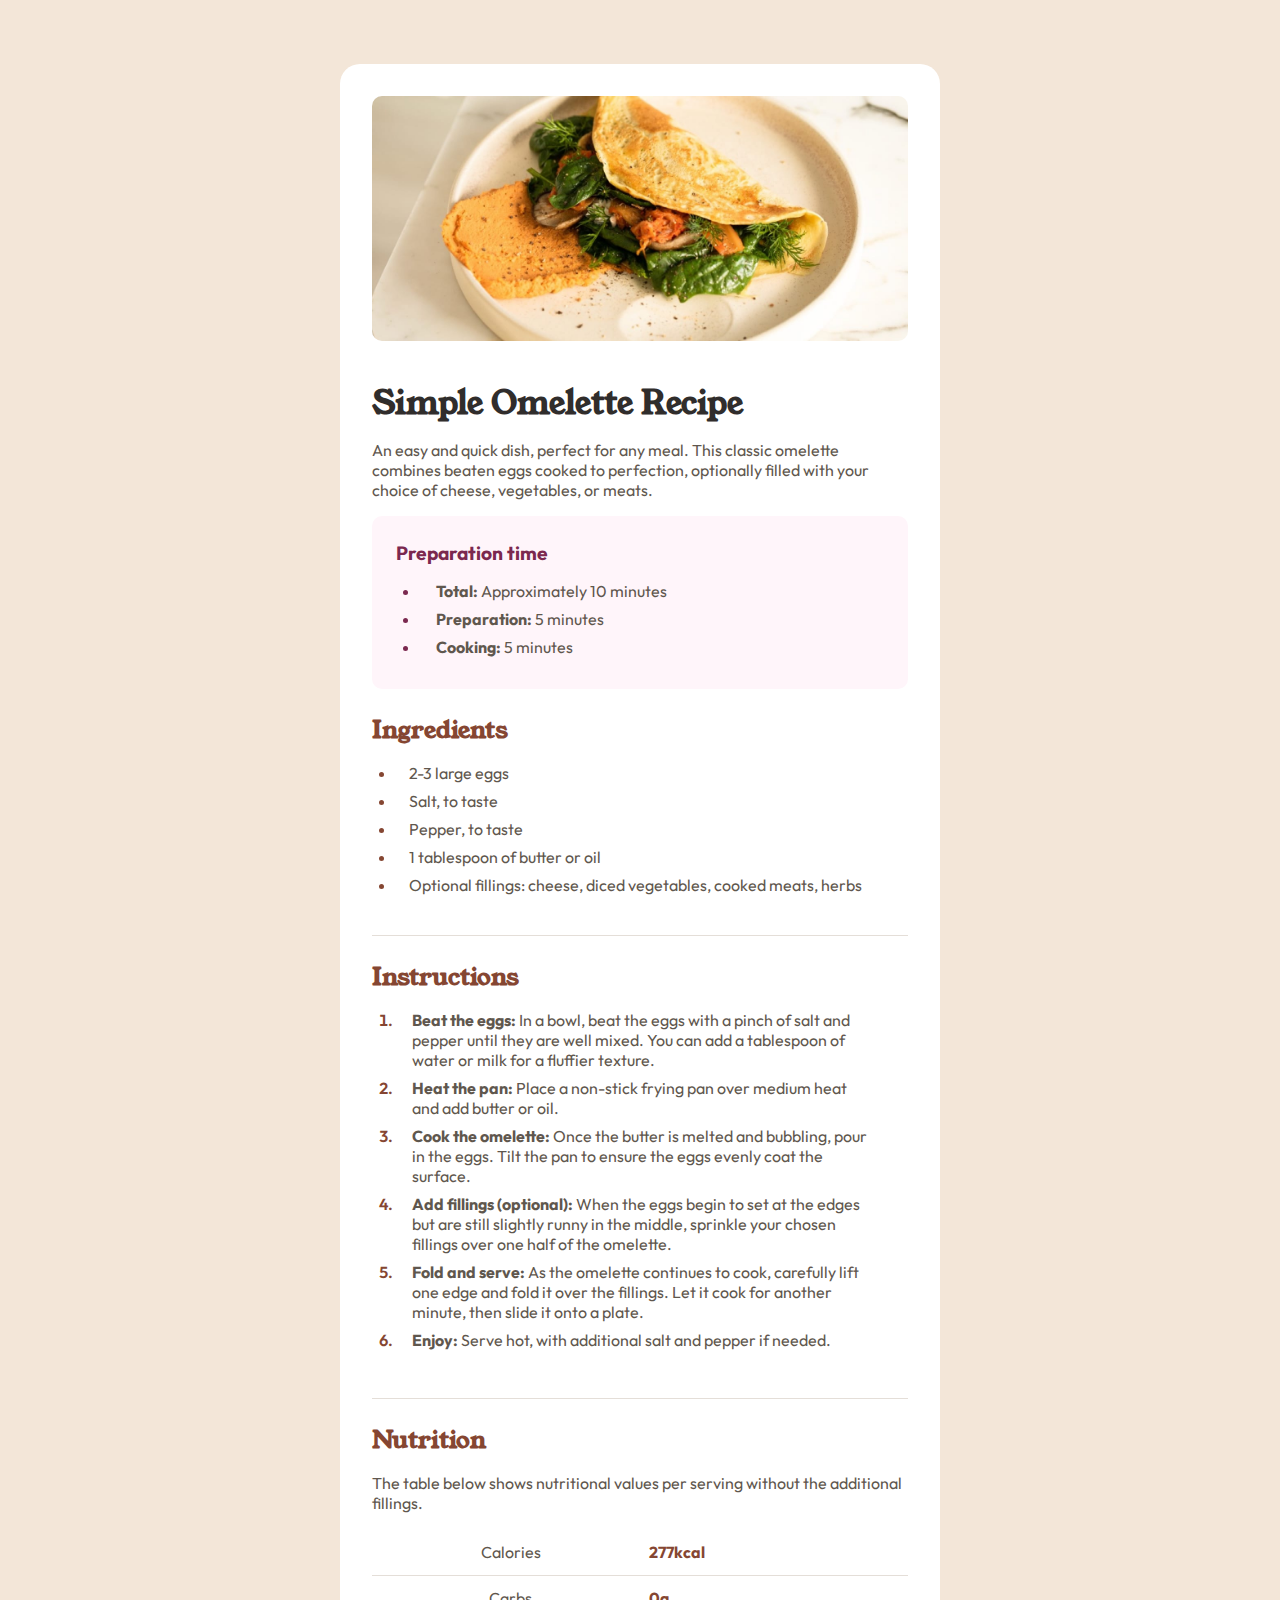
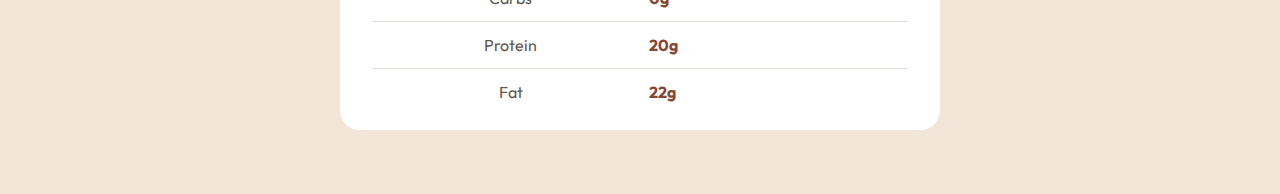
==== recipe-page/index.html @ 62d14c7b "recipe-page" ====
<!DOCTYPE html>
<html lang="en">
  <head>
    <meta charset="UTF-8" />
    <meta name="viewport" content="width=device-width, initial-scale=1.0" />
    <!-- displays site properly based on user's device -->

    <link
      rel="icon"
      type="image/png"
      sizes="32x32"
      href="/public/images/favicon-32x32.png"
    />
    <link rel="stylesheet" href="index.css" />

    <title>Frontend Mentor | Recipe page</title>
  </head>
  <body>
    <main>
      <header>
        <img src="./public/images/image-omelette.jpeg" alt="hero" />
      </header>

      <section>
        <article class="recipe-summary">
          <h1>Simple Omelette Recipe</h1>

          <p>
            An easy and quick dish, perfect for any meal. This classic omelette
            combines beaten eggs cooked to perfection, optionally filled with
            your choice of cheese, vegetables, or meats.
          </p>
        </article>

        <article class="recipe-preparation-time">
          <h1>Preparation time</h1>

          <ul>
            <li><b>Total:</b> Approximately 10 minutes</li>
            <li><b>Preparation:</b> 5 minutes</li>
            <li><b>Cooking:</b> 5 minutes</li>
          </ul>
        </article>
      </section>

      <section>
        <article class="recipe-ingredients">
          <h1>Ingredients</h1>
          <ul>
            <li>2-3 large eggs</li>
            <li>Salt, to taste</li>
            <li>Pepper, to taste</li>
            <li>1 tablespoon of butter or oil</li>
            <li>
              Optional fillings: cheese, diced vegetables, cooked meats, herbs
            </li>
          </ul>
        </article>
      </section>

      <section>
        <article class="recipe-instructions">
          <h1>Instructions</h1>

          <ol>
            <li>
              <b>Beat the eggs:</b> In a bowl, beat the eggs with a pinch of
              salt and pepper until they are well mixed. You can add a
              tablespoon of water or milk for a fluffier texture.
            </li>
            <li>
              <b>Heat the pan:</b> Place a non-stick frying pan over medium heat
              and add butter or oil.
            </li>
            <li>
              <b>Cook the omelette:</b> Once the butter is melted and bubbling,
              pour in the eggs. Tilt the pan to ensure the eggs evenly coat the
              surface.
            </li>
            <li>
              <b>Add fillings (optional):</b> When the eggs begin to set at the
              edges but are still slightly runny in the middle, sprinkle your
              chosen fillings over one half of the omelette.
            </li>
            <li>
              <b>Fold and serve:</b> As the omelette continues to cook,
              carefully lift one edge and fold it over the fillings. Let it cook
              for another minute, then slide it onto a plate.
            </li>
            <li>
              <b>Enjoy:</b> Serve hot, with additional salt and pepper if
              needed.
            </li>
          </ol>
        </article>
      </section>

      <section>
        <article class="recipe-nutrition">
          <h1>Nutrition</h1>

          <p>
            The table below shows nutritional values per serving without the
            additional fillings.
          </p>

          <table>
            <tr>
              <th>Calories</th>
              <td>277kcal</td>
            </tr>
            <tr>
              <th>Carbs</th>
              <td>0g</td>
            </tr>
            <tr>
              <th>Protein</th>
              <td>20g</td>
            </tr>
            <tr>
              <th>Fat</th>
              <td>22g</td>
            </tr>
          </table>
        </article>
      </section>
    </main>
  </body>
</html>
---- recipe-page/index.css ----
@font-face {
  font-family: "Outfit";
  src: url("/public/fonts/Outfit-VariableFont_wght.ttf");
  font-weight: 400 600 700;
}

@font-face {
  font-family: "Young Serif";
  src: url("/public/fonts/YoungSerif-Regular.ttf");
  font-weight: 400;
}

:root {
  --color-white: hsl(0, 0%, 100%);
  --color-stone-100: hsl(30, 54%, 90%);
  --color-stone-150: hsl(30, 18%, 87%);
  --color-stone-600: hsl(30, 10%, 34%);
  --color-stone-900: hsl(24, 5%, 18%);
  --color-brown-800: hsl(14, 45%, 36%);
  --color-rose-800: hsl(332, 51%, 32%);
  --color-rose-50: hsl(330, 100%, 98%);

  font-family: "Outfit", sans-serif;
  font-weight: 400;
  font-size: 16px;
  color: var(--color-stone-600);
}

body {
  margin: 0;
  padding: 0;
}

main {
  display: flex;
  flex-direction: column;
  justify-content: center;
  min-height: 100vh;
  gap: 1.5rem;
}

header img {
  width: 100%;
  height: auto;
}

section {
  padding: 0 2rem;
}

article h1 {
  margin: 0;
  font-family: "Young Serif", sans-serif;
  font-size: 1.5rem;
  color: var(--color-brown-800);
}

article ol {
  padding: 0 1rem 0 1.5rem;
}

article ul {
  display: flex;
  flex-direction: column;
  gap: 0.5rem;
  padding: 0 1.5rem;
}

article li {
  padding: 0 1rem;
  font-size: 1rem;
}

article li::marker {
  color: var(--color-brown-800);
  font-weight: 600;
}

.recipe-summary {
  padding-top: 1rem;
}

.recipe-summary h1 {
  margin: 0;
  font-size: 2rem;
  line-height: 1.2;
  color: var(--color-stone-900);
}

.recipe-summary p {
  padding: 1rem 0;
  margin: 0;
}

.recipe-preparation-time {
  border-radius: 10px;
  padding: 1rem 1.5rem;
  background-color: var(--color-rose-50);
}

.recipe-preparation-time h1 {
  margin: 0.6rem 0;
  font-family: "Outfit", sans-serif;
  font-size: 1.2rem;
  color: var(--color-rose-800);
}

.recipe-preparation-time li::marker {
  color: var(--color-rose-800);
}

.recipe-ingredients li {
  padding: 0 0.8rem;
}

.recipe-instructions {
  padding: 1.5rem 0;
  border-top: 1px solid var(--color-stone-150);
  border-bottom: 1px solid var(--color-stone-150);
}

.recipe-instructions li {
  padding-left: 1rem;
  padding-bottom: 0.5rem;
}

.recipe-instructions li:last-child {
  padding-bottom: 0.5rem;
}

.recipe-nutrition {
  padding-bottom: 1rem;
}

.recipe-nutrition table {
  border-collapse: collapse;
  width: 100%;
}

.recipe-nutrition tr {
  border-bottom: 1px solid var(--color-stone-150);
}

.recipe-nutrition tr:last-child {
  border-bottom: 0;
}

.recipe-nutrition th,
td {
  padding: 0.8rem 0;
}

.recipe-nutrition th {
  font-weight: 400;
}

.recipe-nutrition td {
  font-weight: 700;
  color: var(--color-brown-800);
}

@media screen and (min-width: 376px) {
  body {
    display: flex;
    justify-content: center;
    background-color: var(--color-stone-100);
    padding: 4rem;
  }

  main {
    width: 600px;
    height: auto;
    background-color: var(--color-white);
    border-radius: 20px;
  }

  header {
    padding: 2rem;
    padding-bottom: 0;
  }

  header img {
    border-radius: 10px;
  }
}
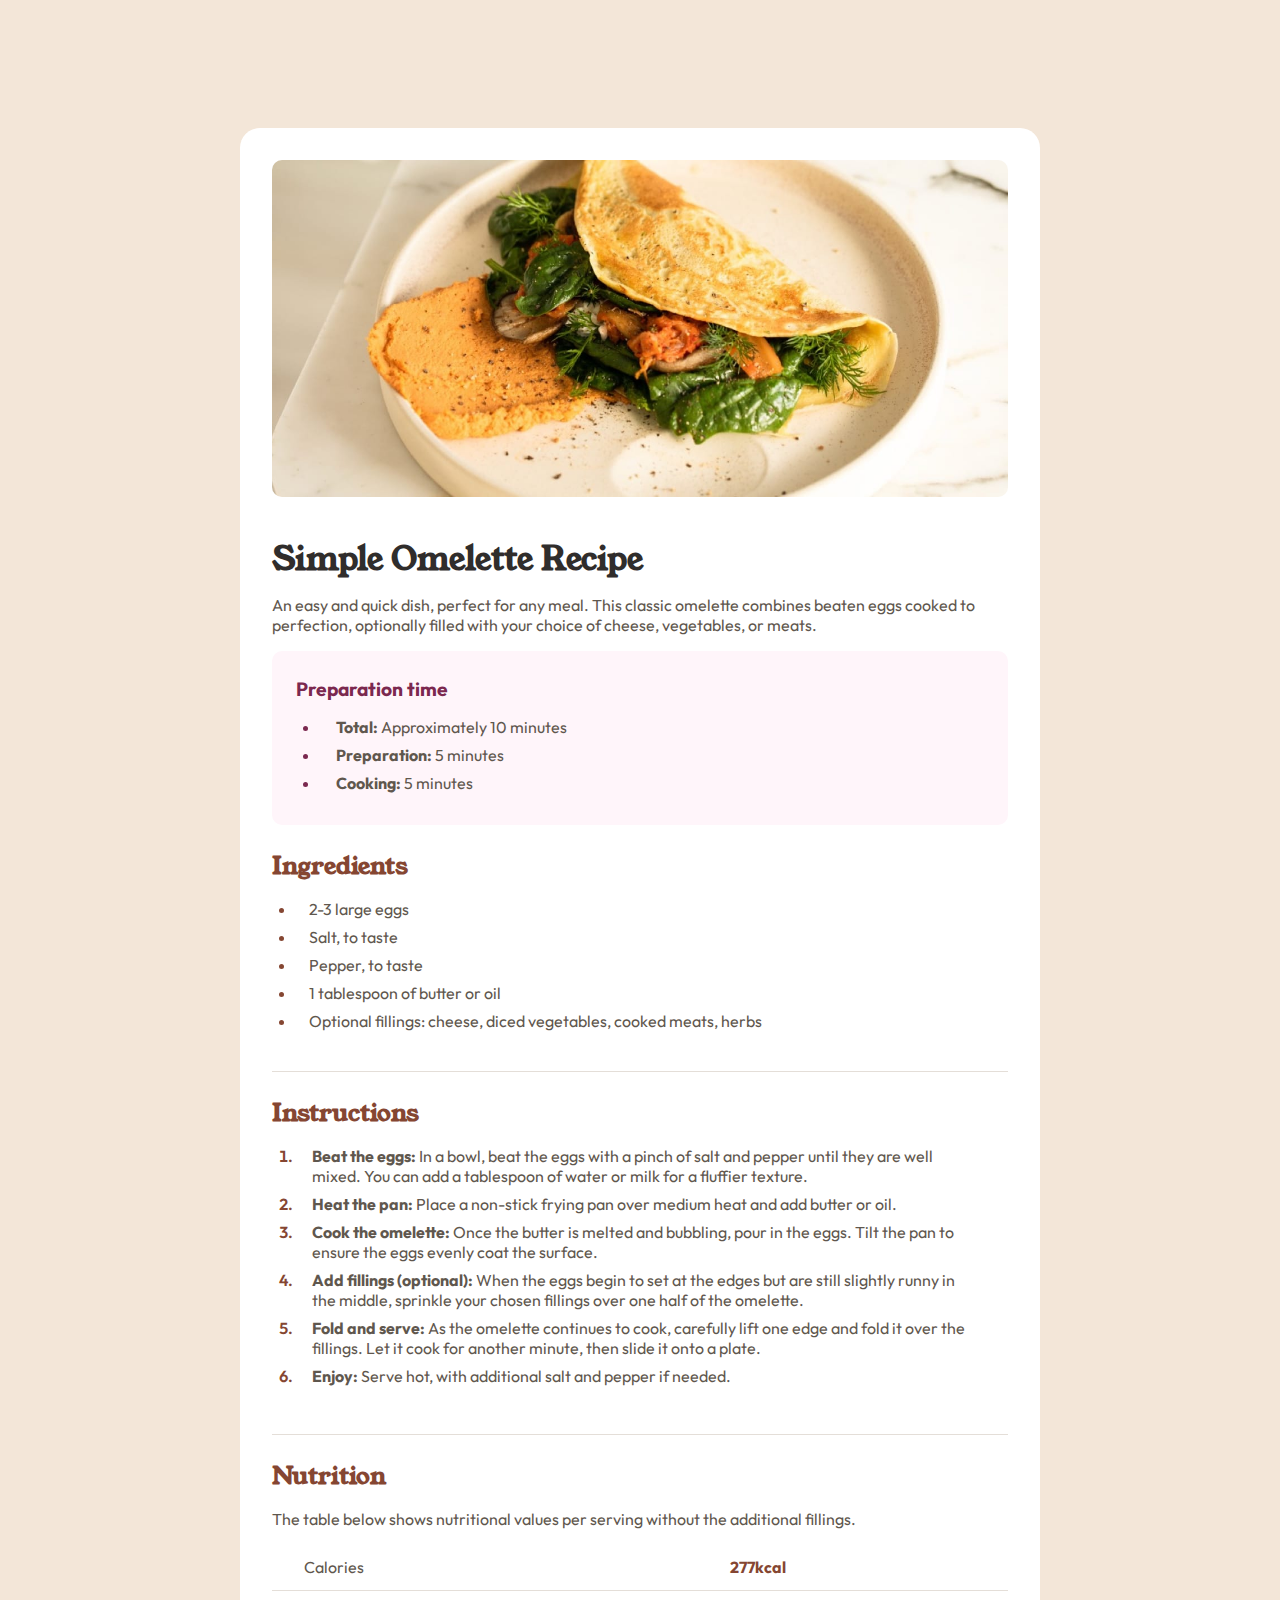
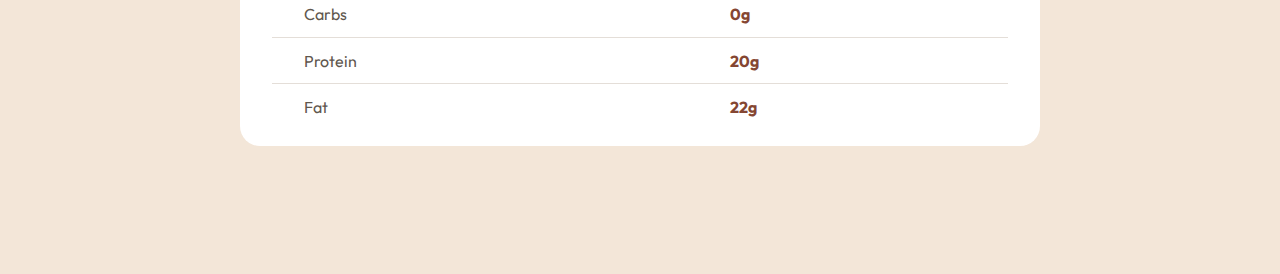
==== commit fa52982f: "fix accessibility & styling" ====
--- a/recipe-page/index.html
+++ b/recipe-page/index.html
@@ -23,7 +23,7 @@
 
       <section>
         <article class="recipe-summary">
-          <h1>Simple Omelette Recipe</h1>
+          <h2>Simple Omelette Recipe</h2>
 
           <p>
             An easy and quick dish, perfect for any meal. This classic omelette
@@ -33,7 +33,7 @@
         </article>
 
         <article class="recipe-preparation-time">
-          <h1>Preparation time</h1>
+          <h2>Preparation time</h2>
 
           <ul>
             <li><b>Total:</b> Approximately 10 minutes</li>
@@ -45,7 +45,7 @@
 
       <section>
         <article class="recipe-ingredients">
-          <h1>Ingredients</h1>
+          <h2>Ingredients</h2>
           <ul>
             <li>2-3 large eggs</li>
             <li>Salt, to taste</li>
@@ -60,7 +60,7 @@
 
       <section>
         <article class="recipe-instructions">
-          <h1>Instructions</h1>
+          <h2>Instructions</h2>
 
           <ol>
             <li>
@@ -97,7 +97,7 @@
 
       <section>
         <article class="recipe-nutrition">
-          <h1>Nutrition</h1>
+          <h2>Nutrition</h2>
 
           <p>
             The table below shows nutritional values per serving without the
--- a/recipe-page/index.css
+++ b/recipe-page/index.css
@@ -48,7 +48,7 @@
   padding: 0 2rem;
 }
 
-article h1 {
+article h2 {
   margin: 0;
   font-family: "Young Serif", sans-serif;
   font-size: 1.5rem;
@@ -80,7 +80,7 @@
   padding-top: 1rem;
 }
 
-.recipe-summary h1 {
+.recipe-summary h2 {
   margin: 0;
   font-size: 2rem;
   line-height: 1.2;
@@ -98,7 +98,7 @@
   background-color: var(--color-rose-50);
 }
 
-.recipe-preparation-time h1 {
+.recipe-preparation-time h2 {
   margin: 0.6rem 0;
   font-family: "Outfit", sans-serif;
   font-size: 1.2rem;
@@ -135,6 +135,7 @@
 .recipe-nutrition table {
   border-collapse: collapse;
   width: 100%;
+  text-align: left;
 }
 
 .recipe-nutrition tr {
@@ -152,6 +153,7 @@
 
 .recipe-nutrition th {
   font-weight: 400;
+  padding-left: 2rem;
 }
 
 .recipe-nutrition td {
@@ -164,11 +166,11 @@
     display: flex;
     justify-content: center;
     background-color: var(--color-stone-100);
-    padding: 4rem;
+    padding: 8rem 2rem;
   }
 
   main {
-    width: 600px;
+    width: 800px;
     height: auto;
     background-color: var(--color-white);
     border-radius: 20px;
